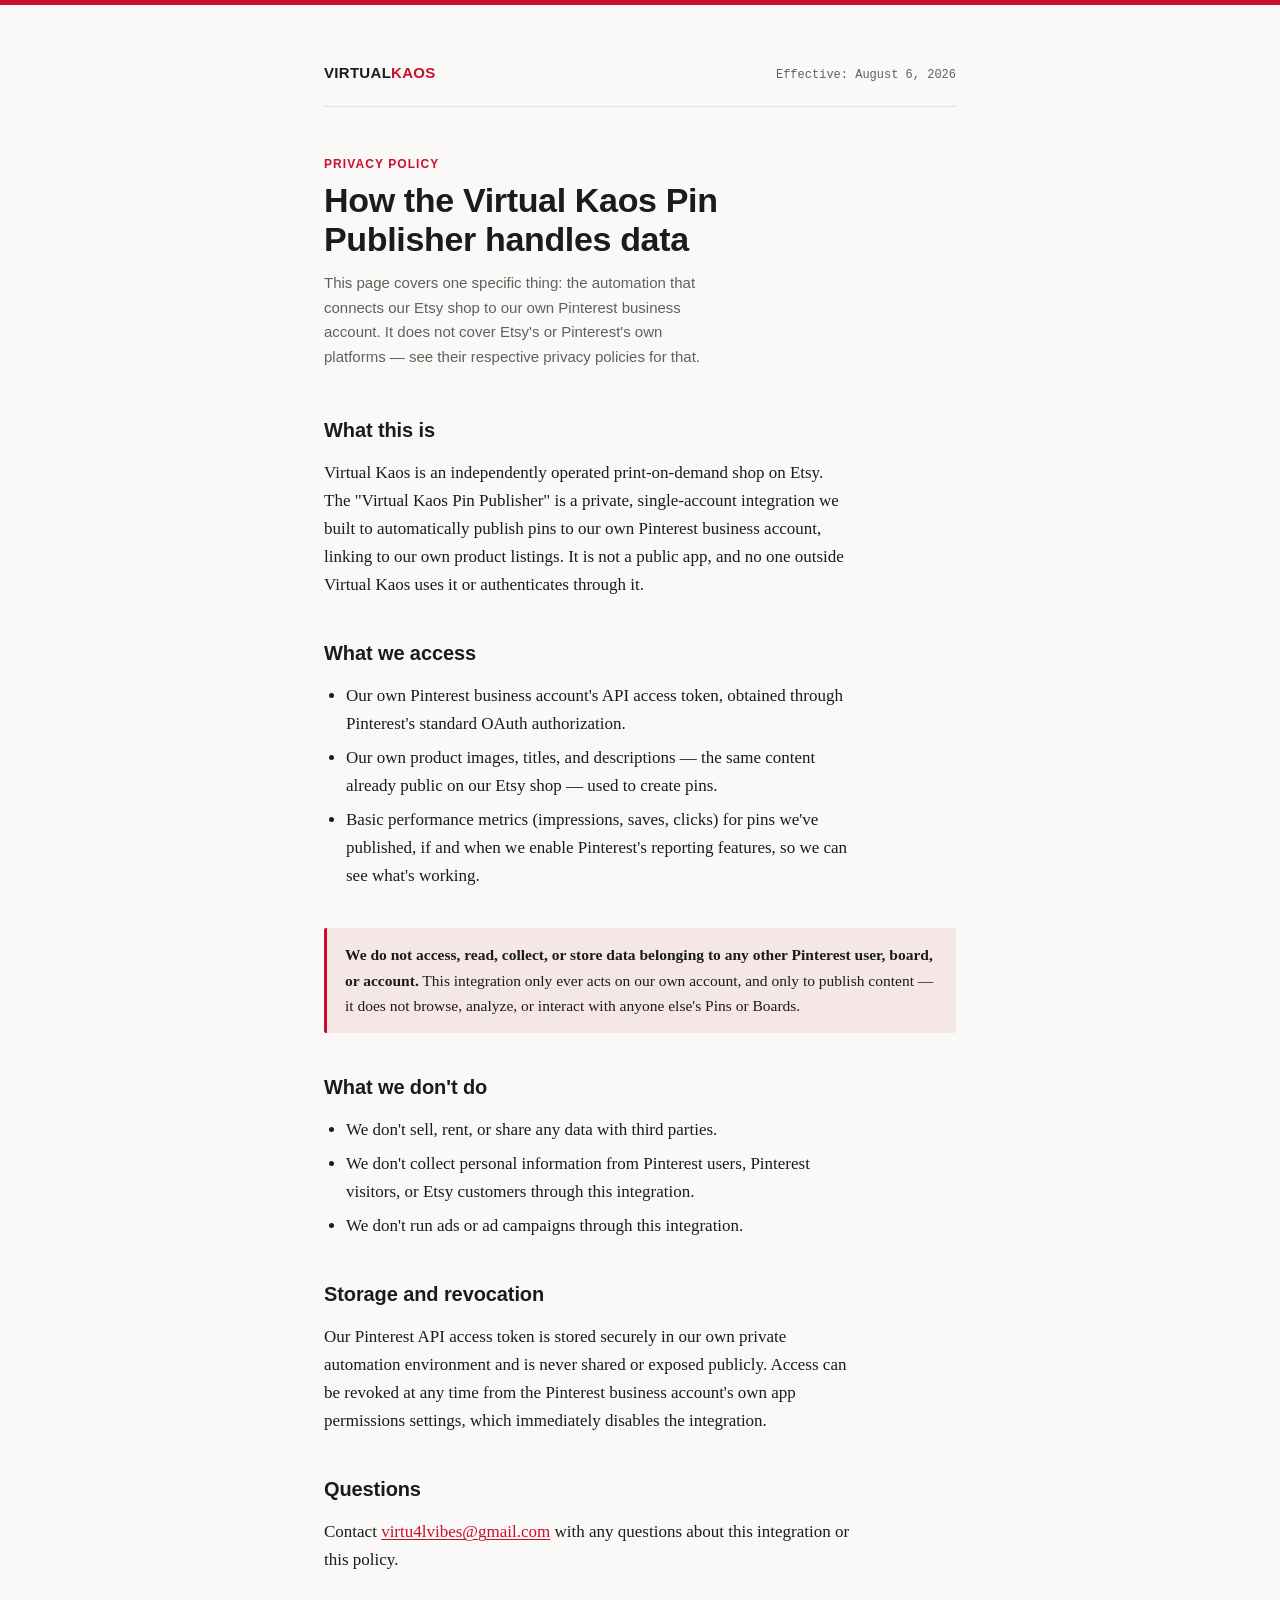
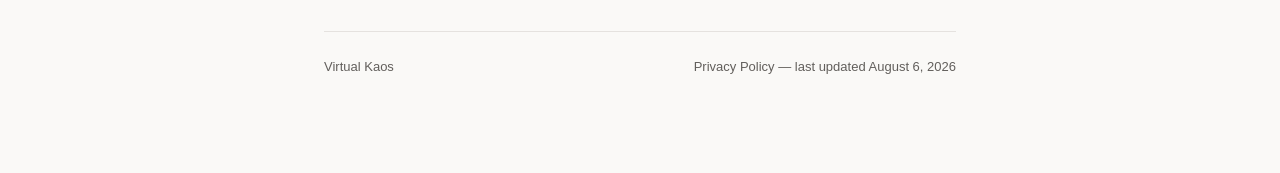
==== index.html @ 986b716d "Add Virtual Kaos privacy policy (Pinterest integration)" ====
<!DOCTYPE html>
<html lang="en">
<head>
<meta charset="UTF-8">
<meta name="viewport" content="width=device-width, initial-scale=1.0">
<title>Virtual Kaos — Privacy Policy</title>
<style>
  :root {
    --bg: #faf9f7;
    --surface: #ffffff;
    --text: #1c1b1a;
    --text-muted: #625f5c;
    --accent: #c8102e;
    --accent-quiet: #c8102e14;
    --border: #e5e2df;
  }

  @media (prefers-color-scheme: dark) {
    :root {
      --bg: #131211;
      --surface: #1a1918;
      --text: #f2f0ee;
      --text-muted: #a8a39e;
      --accent: #ff4b5c;
      --accent-quiet: #ff4b5c1f;
      --border: #302e2b;
    }
  }

  * { box-sizing: border-box; }

  body {
    margin: 0;
    background: var(--bg);
    color: var(--text);
    font-family: Charter, 'Iowan Old Style', 'Sitka Text', Georgia, 'Times New Roman', serif;
    font-size: 17px;
    line-height: 1.65;
    -webkit-font-smoothing: antialiased;
  }

  .accent-bar {
    height: 5px;
    width: 100%;
    background: var(--accent);
  }

  .wrap {
    max-width: 680px;
    margin: 0 auto;
    padding: 56px 24px 96px;
  }

  .brand-row {
    display: flex;
    align-items: baseline;
    justify-content: space-between;
    gap: 16px;
    margin-bottom: 48px;
    padding-bottom: 20px;
    border-bottom: 1px solid var(--border);
  }

  .brand {
    font-family: 'Bahnschrift', 'Arial Narrow', 'Helvetica Neue', Arial, sans-serif;
    font-weight: 700;
    letter-spacing: 0.02em;
    font-size: 15px;
    text-transform: uppercase;
    color: var(--text);
  }

  .brand span { color: var(--accent); }

  .meta {
    font-family: 'SFMono-Regular', Consolas, 'Liberation Mono', Menlo, monospace;
    font-size: 12px;
    color: var(--text-muted);
    white-space: nowrap;
  }

  h1 {
    font-family: 'Bahnschrift', 'Arial Narrow', 'Helvetica Neue', Arial, sans-serif;
    font-weight: 700;
    font-size: 34px;
    line-height: 1.15;
    letter-spacing: -0.01em;
    margin: 0 0 12px;
    text-wrap: balance;
  }

  .dek {
    font-family: 'Bahnschrift', 'Arial Narrow', 'Helvetica Neue', Arial, sans-serif;
    font-size: 15px;
    color: var(--text-muted);
    margin: 0 0 44px;
    max-width: 46ch;
  }

  .eyebrow {
    font-family: 'Bahnschrift', 'Arial Narrow', 'Helvetica Neue', Arial, sans-serif;
    font-weight: 700;
    font-size: 12px;
    letter-spacing: 0.09em;
    text-transform: uppercase;
    color: var(--accent);
    margin: 0 0 6px;
  }

  section {
    margin: 0 0 38px;
  }

  h2 {
    font-family: 'Bahnschrift', 'Arial Narrow', 'Helvetica Neue', Arial, sans-serif;
    font-weight: 700;
    font-size: 20px;
    letter-spacing: -0.005em;
    margin: 0 0 12px;
  }

  p { margin: 0 0 14px; max-width: 62ch; }
  p:last-child { margin-bottom: 0; }

  ul {
    margin: 0 0 14px;
    padding-left: 22px;
    max-width: 62ch;
  }
  li { margin-bottom: 6px; }
  li:last-child { margin-bottom: 0; }

  .callout {
    background: var(--accent-quiet);
    border-left: 3px solid var(--accent);
    padding: 14px 18px;
    border-radius: 2px;
    font-size: 15.5px;
  }
  .callout p { max-width: none; }

  a { color: var(--accent); text-decoration-thickness: 1px; text-underline-offset: 2px; }
  a:focus-visible, button:focus-visible { outline: 2px solid var(--accent); outline-offset: 2px; }

  footer {
    margin-top: 56px;
    padding-top: 24px;
    border-top: 1px solid var(--border);
    font-family: 'Bahnschrift', 'Arial Narrow', 'Helvetica Neue', Arial, sans-serif;
    font-size: 13px;
    color: var(--text-muted);
    display: flex;
    justify-content: space-between;
    gap: 16px;
    flex-wrap: wrap;
  }

  @media (max-width: 480px) {
    h1 { font-size: 28px; }
    .wrap { padding: 40px 18px 72px; }
    .brand-row { flex-direction: column; align-items: flex-start; gap: 6px; }
  }
</style>
</head>
<body>

<div class="accent-bar"></div>
<div class="wrap">

  <div class="brand-row">
    <div class="brand">Virtual<span>Kaos</span></div>
    <div class="meta">Effective: August 6, 2026</div>
  </div>

  <p class="eyebrow">Privacy Policy</p>
  <h1>How the Virtual Kaos Pin Publisher handles data</h1>
  <p class="dek">This page covers one specific thing: the automation that connects our Etsy shop to our own Pinterest business account. It does not cover Etsy's or Pinterest's own platforms — see their respective privacy policies for that.</p>

  <section>
    <h2>What this is</h2>
    <p>Virtual Kaos is an independently operated print-on-demand shop on Etsy. The "Virtual Kaos Pin Publisher" is a private, single-account integration we built to automatically publish pins to our own Pinterest business account, linking to our own product listings. It is not a public app, and no one outside Virtual Kaos uses it or authenticates through it.</p>
  </section>

  <section>
    <h2>What we access</h2>
    <ul>
      <li>Our own Pinterest business account's API access token, obtained through Pinterest's standard OAuth authorization.</li>
      <li>Our own product images, titles, and descriptions — the same content already public on our Etsy shop — used to create pins.</li>
      <li>Basic performance metrics (impressions, saves, clicks) for pins we've published, if and when we enable Pinterest's reporting features, so we can see what's working.</li>
    </ul>
  </section>

  <section>
    <div class="callout">
      <p><strong>We do not access, read, collect, or store data belonging to any other Pinterest user, board, or account.</strong> This integration only ever acts on our own account, and only to publish content — it does not browse, analyze, or interact with anyone else's Pins or Boards.</p>
    </div>
  </section>

  <section>
    <h2>What we don't do</h2>
    <ul>
      <li>We don't sell, rent, or share any data with third parties.</li>
      <li>We don't collect personal information from Pinterest users, Pinterest visitors, or Etsy customers through this integration.</li>
      <li>We don't run ads or ad campaigns through this integration.</li>
    </ul>
  </section>

  <section>
    <h2>Storage and revocation</h2>
    <p>Our Pinterest API access token is stored securely in our own private automation environment and is never shared or exposed publicly. Access can be revoked at any time from the Pinterest business account's own app permissions settings, which immediately disables the integration.</p>
  </section>

  <section>
    <h2>Questions</h2>
    <p>Contact <a href="mailto:virtu4lvibes@gmail.com">virtu4lvibes@gmail.com</a> with any questions about this integration or this policy.</p>
  </section>

  <footer>
    <span>Virtual Kaos</span>
    <span>Privacy Policy — last updated August 6, 2026</span>
  </footer>

</div>
</body>
</html>
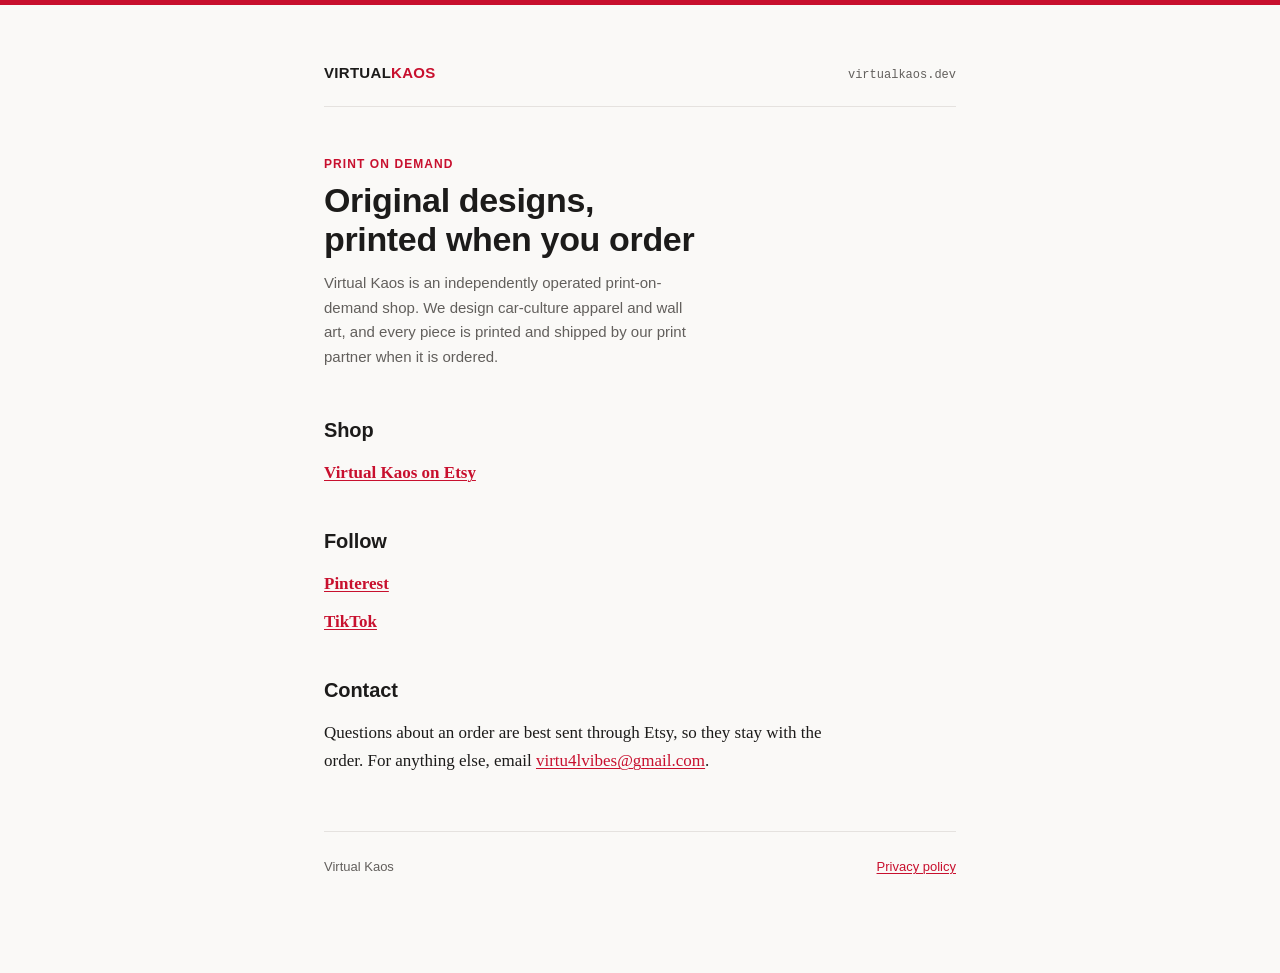
==== commit e9411862: "Homepage on virtualkaos.dev, privacy policy at /privacy/, shared stylesheet" ====
--- a/index.html
+++ b/index.html
@@ -3,164 +3,9 @@
 <head>
 <meta charset="UTF-8">
 <meta name="viewport" content="width=device-width, initial-scale=1.0">
-<title>Virtual Kaos — Privacy Policy</title>
-<style>
-  :root {
-    --bg: #faf9f7;
-    --surface: #ffffff;
-    --text: #1c1b1a;
-    --text-muted: #625f5c;
-    --accent: #c8102e;
-    --accent-quiet: #c8102e14;
-    --border: #e5e2df;
-  }
-
-  @media (prefers-color-scheme: dark) {
-    :root {
-      --bg: #131211;
-      --surface: #1a1918;
-      --text: #f2f0ee;
-      --text-muted: #a8a39e;
-      --accent: #ff4b5c;
-      --accent-quiet: #ff4b5c1f;
-      --border: #302e2b;
-    }
-  }
-
-  * { box-sizing: border-box; }
-
-  body {
-    margin: 0;
-    background: var(--bg);
-    color: var(--text);
-    font-family: Charter, 'Iowan Old Style', 'Sitka Text', Georgia, 'Times New Roman', serif;
-    font-size: 17px;
-    line-height: 1.65;
-    -webkit-font-smoothing: antialiased;
-  }
-
-  .accent-bar {
-    height: 5px;
-    width: 100%;
-    background: var(--accent);
-  }
-
-  .wrap {
-    max-width: 680px;
-    margin: 0 auto;
-    padding: 56px 24px 96px;
-  }
-
-  .brand-row {
-    display: flex;
-    align-items: baseline;
-    justify-content: space-between;
-    gap: 16px;
-    margin-bottom: 48px;
-    padding-bottom: 20px;
-    border-bottom: 1px solid var(--border);
-  }
-
-  .brand {
-    font-family: 'Bahnschrift', 'Arial Narrow', 'Helvetica Neue', Arial, sans-serif;
-    font-weight: 700;
-    letter-spacing: 0.02em;
-    font-size: 15px;
-    text-transform: uppercase;
-    color: var(--text);
-  }
-
-  .brand span { color: var(--accent); }
-
-  .meta {
-    font-family: 'SFMono-Regular', Consolas, 'Liberation Mono', Menlo, monospace;
-    font-size: 12px;
-    color: var(--text-muted);
-    white-space: nowrap;
-  }
-
-  h1 {
-    font-family: 'Bahnschrift', 'Arial Narrow', 'Helvetica Neue', Arial, sans-serif;
-    font-weight: 700;
-    font-size: 34px;
-    line-height: 1.15;
-    letter-spacing: -0.01em;
-    margin: 0 0 12px;
-    text-wrap: balance;
-  }
-
-  .dek {
-    font-family: 'Bahnschrift', 'Arial Narrow', 'Helvetica Neue', Arial, sans-serif;
-    font-size: 15px;
-    color: var(--text-muted);
-    margin: 0 0 44px;
-    max-width: 46ch;
-  }
-
-  .eyebrow {
-    font-family: 'Bahnschrift', 'Arial Narrow', 'Helvetica Neue', Arial, sans-serif;
-    font-weight: 700;
-    font-size: 12px;
-    letter-spacing: 0.09em;
-    text-transform: uppercase;
-    color: var(--accent);
-    margin: 0 0 6px;
-  }
-
-  section {
-    margin: 0 0 38px;
-  }
-
-  h2 {
-    font-family: 'Bahnschrift', 'Arial Narrow', 'Helvetica Neue', Arial, sans-serif;
-    font-weight: 700;
-    font-size: 20px;
-    letter-spacing: -0.005em;
-    margin: 0 0 12px;
-  }
-
-  p { margin: 0 0 14px; max-width: 62ch; }
-  p:last-child { margin-bottom: 0; }
-
-  ul {
-    margin: 0 0 14px;
-    padding-left: 22px;
-    max-width: 62ch;
-  }
-  li { margin-bottom: 6px; }
-  li:last-child { margin-bottom: 0; }
-
-  .callout {
-    background: var(--accent-quiet);
-    border-left: 3px solid var(--accent);
-    padding: 14px 18px;
-    border-radius: 2px;
-    font-size: 15.5px;
-  }
-  .callout p { max-width: none; }
-
-  a { color: var(--accent); text-decoration-thickness: 1px; text-underline-offset: 2px; }
-  a:focus-visible, button:focus-visible { outline: 2px solid var(--accent); outline-offset: 2px; }
-
-  footer {
-    margin-top: 56px;
-    padding-top: 24px;
-    border-top: 1px solid var(--border);
-    font-family: 'Bahnschrift', 'Arial Narrow', 'Helvetica Neue', Arial, sans-serif;
-    font-size: 13px;
-    color: var(--text-muted);
-    display: flex;
-    justify-content: space-between;
-    gap: 16px;
-    flex-wrap: wrap;
-  }
-
-  @media (max-width: 480px) {
-    h1 { font-size: 28px; }
-    .wrap { padding: 40px 18px 72px; }
-    .brand-row { flex-direction: column; align-items: flex-start; gap: 6px; }
-  }
-</style>
+<title>Virtual Kaos</title>
+<meta name="description" content="Virtual Kaos is an independent print-on-demand shop making car-culture apparel and wall art.">
+<link rel="stylesheet" href="/style.css">
 </head>
 <body>
 
@@ -169,55 +14,37 @@
 
   <div class="brand-row">
     <div class="brand">Virtual<span>Kaos</span></div>
-    <div class="meta">Effective: August 6, 2026</div>
+    <div class="meta">virtualkaos.dev</div>
   </div>
 
-  <p class="eyebrow">Privacy Policy</p>
-  <h1>How the Virtual Kaos Pin Publisher handles data</h1>
-  <p class="dek">This page covers one specific thing: the automation that connects our Etsy shop to our own Pinterest business account. It does not cover Etsy's or Pinterest's own platforms — see their respective privacy policies for that.</p>
+  <p class="eyebrow">Print on demand</p>
+  <h1>Original designs, printed when you order</h1>
+  <p class="dek">Virtual Kaos is an independently operated print-on-demand shop. We design car-culture apparel and wall art, and every piece is printed and shipped by our print partner when it is ordered.</p>
 
   <section>
-    <h2>What this is</h2>
-    <p>Virtual Kaos is an independently operated print-on-demand shop on Etsy. The "Virtual Kaos Pin Publisher" is a private, single-account integration we built to automatically publish pins to our own Pinterest business account, linking to our own product listings. It is not a public app, and no one outside Virtual Kaos uses it or authenticates through it.</p>
-  </section>
-
-  <section>
-    <h2>What we access</h2>
-    <ul>
-      <li>Our own Pinterest business account's API access token, obtained through Pinterest's standard OAuth authorization.</li>
-      <li>Our own product images, titles, and descriptions — the same content already public on our Etsy shop — used to create pins.</li>
-      <li>Basic performance metrics (impressions, saves, clicks) for pins we've published, if and when we enable Pinterest's reporting features, so we can see what's working.</li>
+    <h2>Shop</h2>
+    <ul class="links">
+      <!-- TODO(Joshua): replace each href with the real URL before this goes live. -->
+      <li><a href="ETSY_SHOP_URL">Virtual Kaos on Etsy</a></li>
     </ul>
   </section>
 
   <section>
-    <div class="callout">
-      <p><strong>We do not access, read, collect, or store data belonging to any other Pinterest user, board, or account.</strong> This integration only ever acts on our own account, and only to publish content — it does not browse, analyze, or interact with anyone else's Pins or Boards.</p>
-    </div>
-  </section>
-
-  <section>
-    <h2>What we don't do</h2>
-    <ul>
-      <li>We don't sell, rent, or share any data with third parties.</li>
-      <li>We don't collect personal information from Pinterest users, Pinterest visitors, or Etsy customers through this integration.</li>
-      <li>We don't run ads or ad campaigns through this integration.</li>
+    <h2>Follow</h2>
+    <ul class="links">
+      <li><a href="PINTEREST_PROFILE_URL">Pinterest</a></li>
+      <li><a href="TIKTOK_PROFILE_URL">TikTok</a></li>
     </ul>
   </section>
 
   <section>
-    <h2>Storage and revocation</h2>
-    <p>Our Pinterest API access token is stored securely in our own private automation environment and is never shared or exposed publicly. Access can be revoked at any time from the Pinterest business account's own app permissions settings, which immediately disables the integration.</p>
-  </section>
-
-  <section>
-    <h2>Questions</h2>
-    <p>Contact <a href="mailto:virtu4lvibes@gmail.com">virtu4lvibes@gmail.com</a> with any questions about this integration or this policy.</p>
+    <h2>Contact</h2>
+    <p>Questions about an order are best sent through Etsy, so they stay with the order. For anything else, email <a href="mailto:virtu4lvibes@gmail.com">virtu4lvibes@gmail.com</a>.</p>
   </section>
 
   <footer>
     <span>Virtual Kaos</span>
-    <span>Privacy Policy — last updated August 6, 2026</span>
+    <span><a href="/privacy/">Privacy policy</a></span>
   </footer>
 
 </div>
--- a/style.css
+++ b/style.css
@@ -0,0 +1,162 @@
+:root {
+  --bg: #faf9f7;
+  --surface: #ffffff;
+  --text: #1c1b1a;
+  --text-muted: #625f5c;
+  --accent: #c8102e;
+  --accent-quiet: #c8102e14;
+  --border: #e5e2df;
+}
+
+@media (prefers-color-scheme: dark) {
+  :root {
+    --bg: #131211;
+    --surface: #1a1918;
+    --text: #f2f0ee;
+    --text-muted: #a8a39e;
+    --accent: #ff4b5c;
+    --accent-quiet: #ff4b5c1f;
+    --border: #302e2b;
+  }
+}
+
+* { box-sizing: border-box; }
+
+body {
+  margin: 0;
+  background: var(--bg);
+  color: var(--text);
+  font-family: Charter, 'Iowan Old Style', 'Sitka Text', Georgia, 'Times New Roman', serif;
+  font-size: 17px;
+  line-height: 1.65;
+  -webkit-font-smoothing: antialiased;
+}
+
+.accent-bar {
+  height: 5px;
+  width: 100%;
+  background: var(--accent);
+}
+
+.wrap {
+  max-width: 680px;
+  margin: 0 auto;
+  padding: 56px 24px 96px;
+}
+
+.brand-row {
+  display: flex;
+  align-items: baseline;
+  justify-content: space-between;
+  gap: 16px;
+  margin-bottom: 48px;
+  padding-bottom: 20px;
+  border-bottom: 1px solid var(--border);
+}
+
+.brand {
+  font-family: 'Bahnschrift', 'Arial Narrow', 'Helvetica Neue', Arial, sans-serif;
+  font-weight: 700;
+  letter-spacing: 0.02em;
+  font-size: 15px;
+  text-transform: uppercase;
+  color: var(--text);
+}
+
+.brand span { color: var(--accent); }
+
+.meta {
+  font-family: 'SFMono-Regular', Consolas, 'Liberation Mono', Menlo, monospace;
+  font-size: 12px;
+  color: var(--text-muted);
+  white-space: nowrap;
+}
+
+h1 {
+  font-family: 'Bahnschrift', 'Arial Narrow', 'Helvetica Neue', Arial, sans-serif;
+  font-weight: 700;
+  font-size: 34px;
+  line-height: 1.15;
+  letter-spacing: -0.01em;
+  margin: 0 0 12px;
+  text-wrap: balance;
+}
+
+.dek {
+  font-family: 'Bahnschrift', 'Arial Narrow', 'Helvetica Neue', Arial, sans-serif;
+  font-size: 15px;
+  color: var(--text-muted);
+  margin: 0 0 44px;
+  max-width: 46ch;
+}
+
+.eyebrow {
+  font-family: 'Bahnschrift', 'Arial Narrow', 'Helvetica Neue', Arial, sans-serif;
+  font-weight: 700;
+  font-size: 12px;
+  letter-spacing: 0.09em;
+  text-transform: uppercase;
+  color: var(--accent);
+  margin: 0 0 6px;
+}
+
+section {
+  margin: 0 0 38px;
+}
+
+h2 {
+  font-family: 'Bahnschrift', 'Arial Narrow', 'Helvetica Neue', Arial, sans-serif;
+  font-weight: 700;
+  font-size: 20px;
+  letter-spacing: -0.005em;
+  margin: 0 0 12px;
+}
+
+p { margin: 0 0 14px; max-width: 62ch; }
+p:last-child { margin-bottom: 0; }
+
+ul {
+  margin: 0 0 14px;
+  padding-left: 22px;
+  max-width: 62ch;
+}
+li { margin-bottom: 6px; }
+li:last-child { margin-bottom: 0; }
+
+.callout {
+  background: var(--accent-quiet);
+  border-left: 3px solid var(--accent);
+  padding: 14px 18px;
+  border-radius: 2px;
+  font-size: 15.5px;
+}
+.callout p { max-width: none; }
+
+a { color: var(--accent); text-decoration-thickness: 1px; text-underline-offset: 2px; }
+a:focus-visible, button:focus-visible { outline: 2px solid var(--accent); outline-offset: 2px; }
+
+footer {
+  margin-top: 56px;
+  padding-top: 24px;
+  border-top: 1px solid var(--border);
+  font-family: 'Bahnschrift', 'Arial Narrow', 'Helvetica Neue', Arial, sans-serif;
+  font-size: 13px;
+  color: var(--text-muted);
+  display: flex;
+  justify-content: space-between;
+  gap: 16px;
+  flex-wrap: wrap;
+}
+
+@media (max-width: 480px) {
+  h1 { font-size: 28px; }
+  .wrap { padding: 40px 18px 72px; }
+  .brand-row { flex-direction: column; align-items: flex-start; gap: 6px; }
+}
+
+.links {
+  list-style: none;
+  padding: 0;
+}
+.links li { margin-bottom: 10px; }
+.links a { font-weight: 700; }
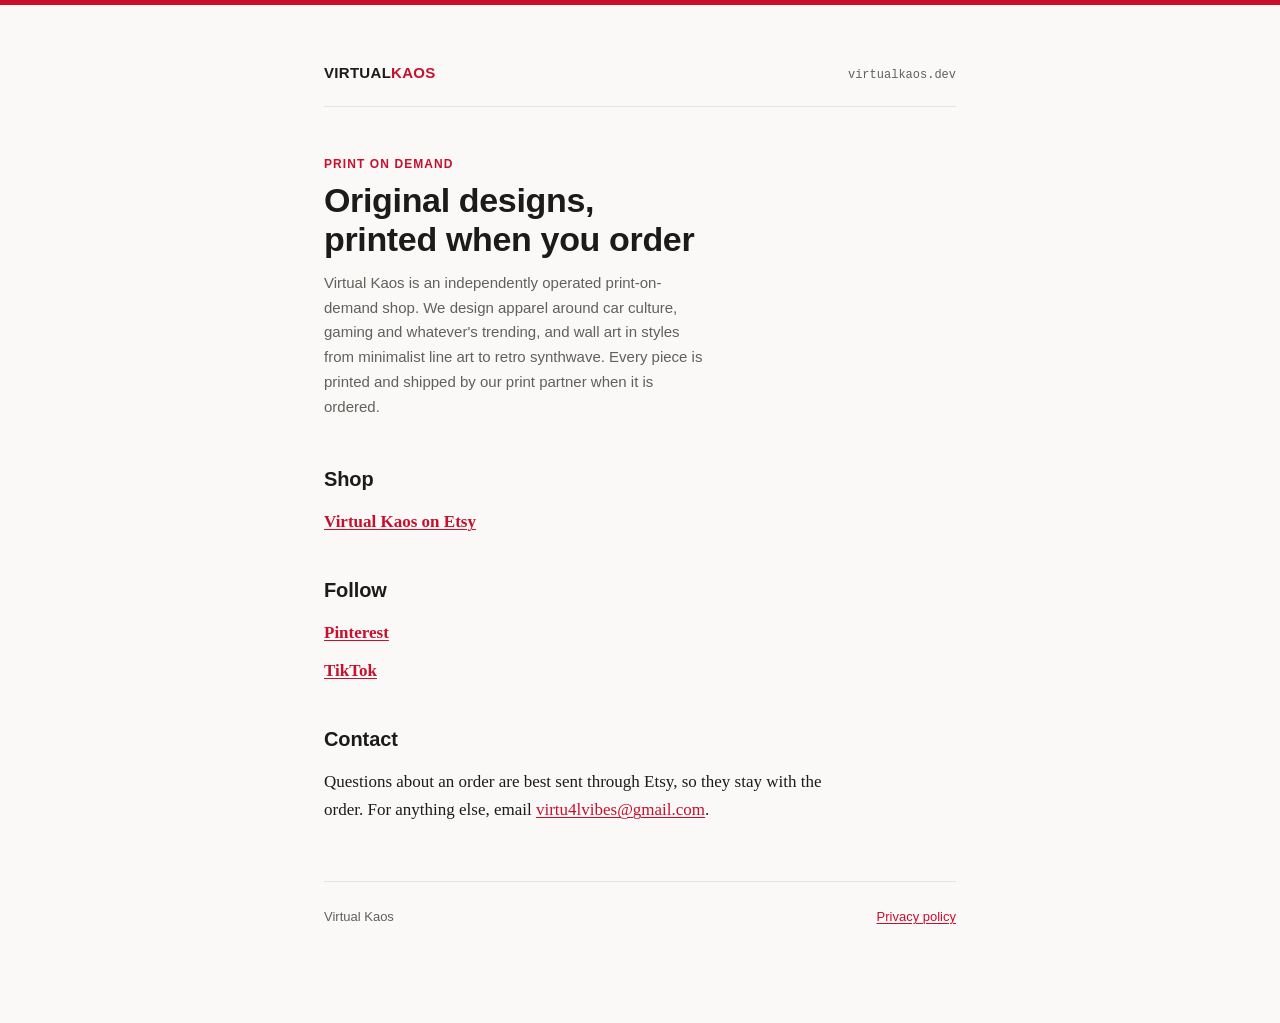
==== commit bafc702b: "Homepage: apparel and wall art beyond car culture" ====
--- a/index.html
+++ b/index.html
@@ -4,7 +4,7 @@
 <meta charset="UTF-8">
 <meta name="viewport" content="width=device-width, initial-scale=1.0">
 <title>Virtual Kaos</title>
-<meta name="description" content="Virtual Kaos is an independent print-on-demand shop making car-culture apparel and wall art.">
+<meta name="description" content="Virtual Kaos is an independent print-on-demand shop making apparel and wall art across car culture, gaming and trending styles.">
 <link rel="stylesheet" href="/style.css">
 </head>
 <body>
@@ -19,21 +19,20 @@
 
   <p class="eyebrow">Print on demand</p>
   <h1>Original designs, printed when you order</h1>
-  <p class="dek">Virtual Kaos is an independently operated print-on-demand shop. We design car-culture apparel and wall art, and every piece is printed and shipped by our print partner when it is ordered.</p>
+  <p class="dek">Virtual Kaos is an independently operated print-on-demand shop. We design apparel around car culture, gaming and whatever's trending, and wall art in styles from minimalist line art to retro synthwave. Every piece is printed and shipped by our print partner when it is ordered.</p>
 
   <section>
     <h2>Shop</h2>
     <ul class="links">
-      <!-- TODO(Joshua): replace each href with the real URL before this goes live. -->
-      <li><a href="ETSY_SHOP_URL">Virtual Kaos on Etsy</a></li>
+      <li><a href="https://virtualkaos.etsy.com">Virtual Kaos on Etsy</a></li>
     </ul>
   </section>
 
   <section>
     <h2>Follow</h2>
     <ul class="links">
-      <li><a href="PINTEREST_PROFILE_URL">Pinterest</a></li>
-      <li><a href="TIKTOK_PROFILE_URL">TikTok</a></li>
+      <li><a href="https://www.pinterest.com/virtuallykaos/">Pinterest</a></li>
+      <li><a href="https://www.tiktok.com/@virtualkaos.etsy.com">TikTok</a></li>
     </ul>
   </section>
 
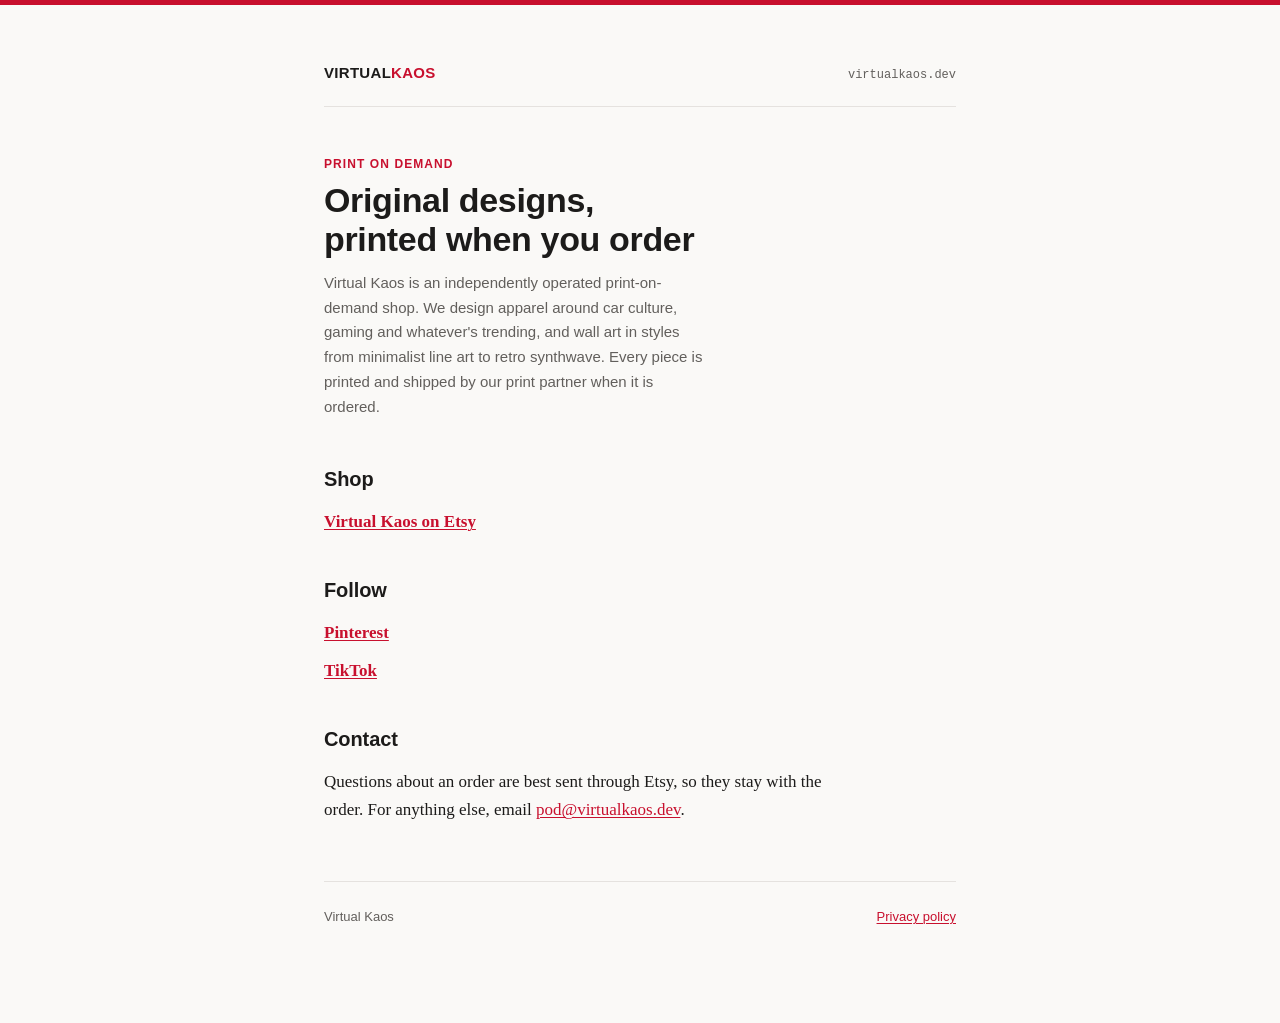
==== commit 471c4df5: "Contact email: pod@virtualkaos.dev on the homepage and privacy policy" ====
--- a/index.html
+++ b/index.html
@@ -38,7 +38,7 @@
 
   <section>
     <h2>Contact</h2>
-    <p>Questions about an order are best sent through Etsy, so they stay with the order. For anything else, email <a href="mailto:virtu4lvibes@gmail.com">virtu4lvibes@gmail.com</a>.</p>
+    <p>Questions about an order are best sent through Etsy, so they stay with the order. For anything else, email <a href="mailto:pod@virtualkaos.dev">pod@virtualkaos.dev</a>.</p>
   </section>
 
   <footer>
